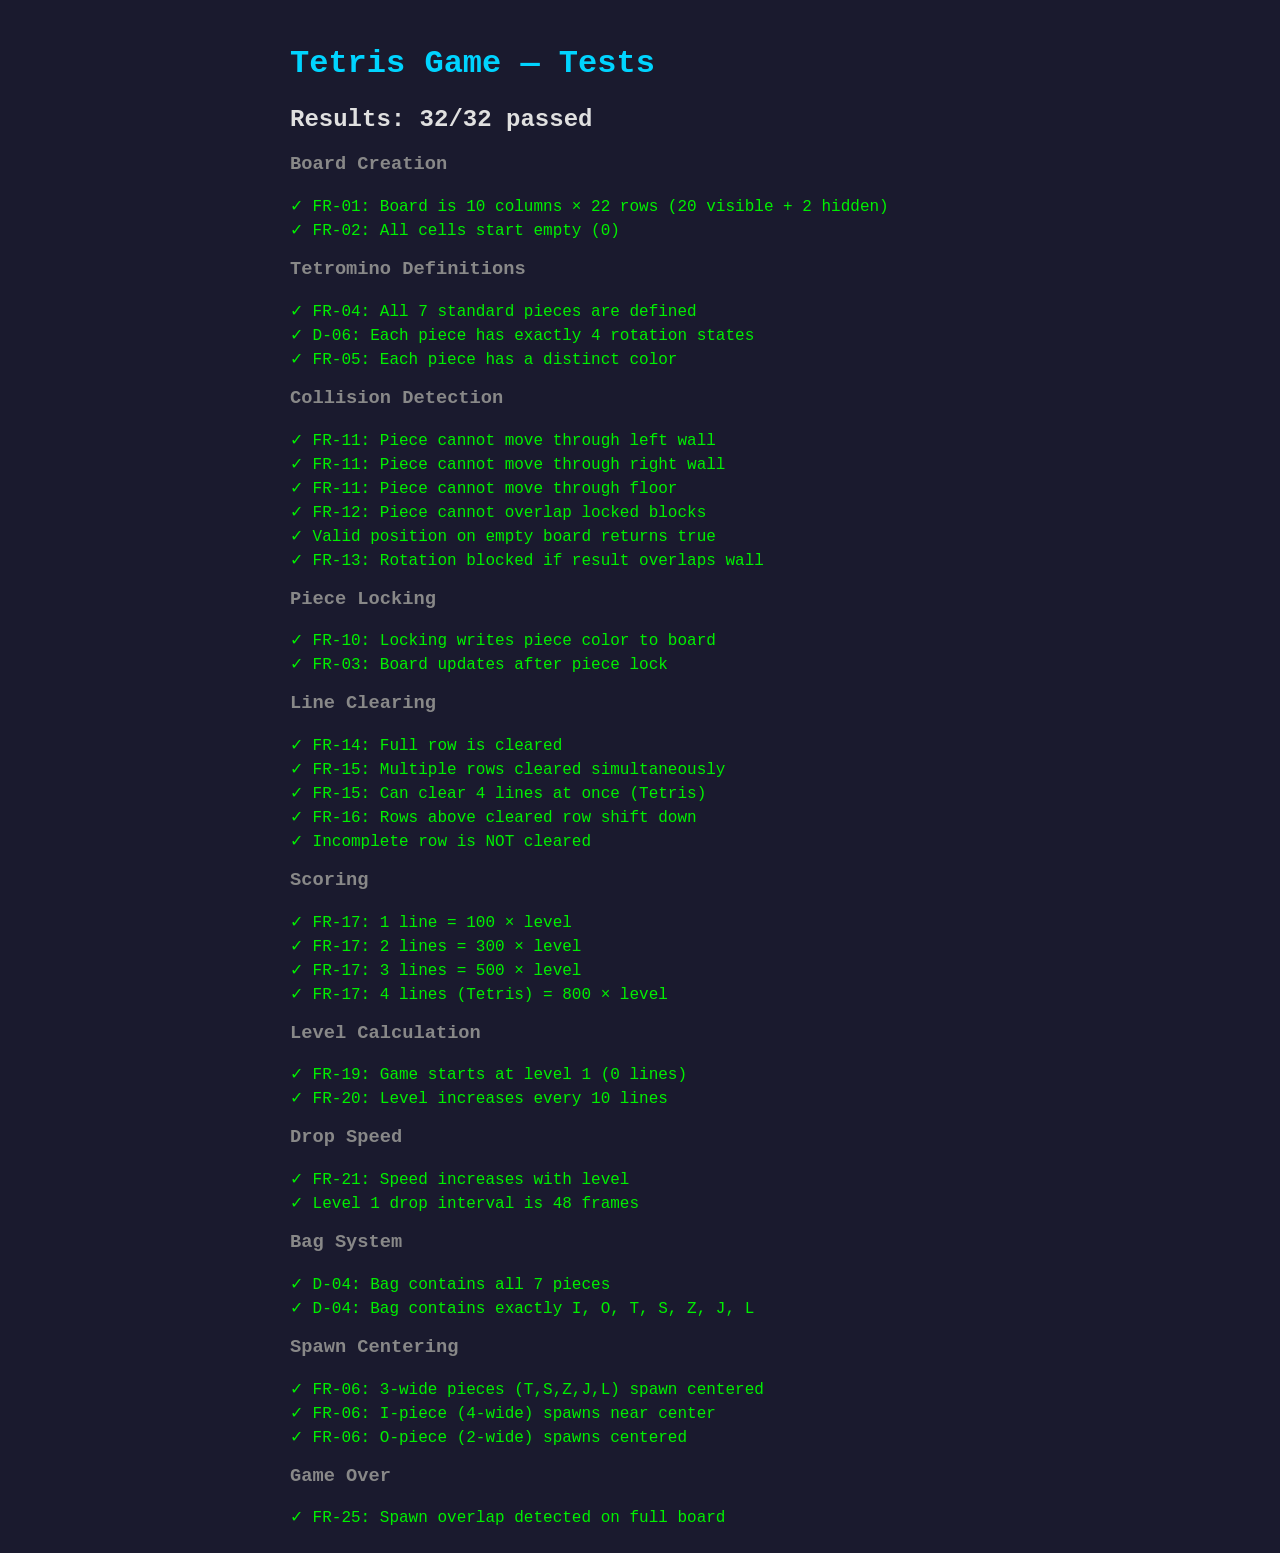
==== tests/tests.html @ 0866f500 "v1: Complete playable Tetris with tests and code review fixes Core gameplay: 7 tetrominoes, movement" ====
<!DOCTYPE html>
<html lang="en">
<head>
    <meta charset="UTF-8">
    <meta name="viewport" content="width=device-width, initial-scale=1.0">
    <title>Tetris — Tests</title>
    <style>
        body {
            font-family: 'Courier New', monospace;
            background: #1a1a2e;
            color: #e0e0e0;
            padding: 24px;
            max-width: 700px;
            margin: 0 auto;
        }
        h1 { color: #00d4ff; }
        h2 { margin-top: 24px; }
        h3 { color: #888; margin-top: 16px; }
        .pass { color: #00f000; padding: 2px 0; }
        .fail { color: #f00000; padding: 4px 0; }
        .fail small { color: #ff8888; }
    </style>
</head>
<body>
    <h1>Tetris Game — Tests</h1>
    <div id="test-results">Running tests...</div>

    <script src="../src/js/game-logic.js"></script>
    <script src="test-runner.js"></script>
    <script src="game-logic.test.js"></script>
    <script src="smoke.test.js"></script>
</body>
</html>
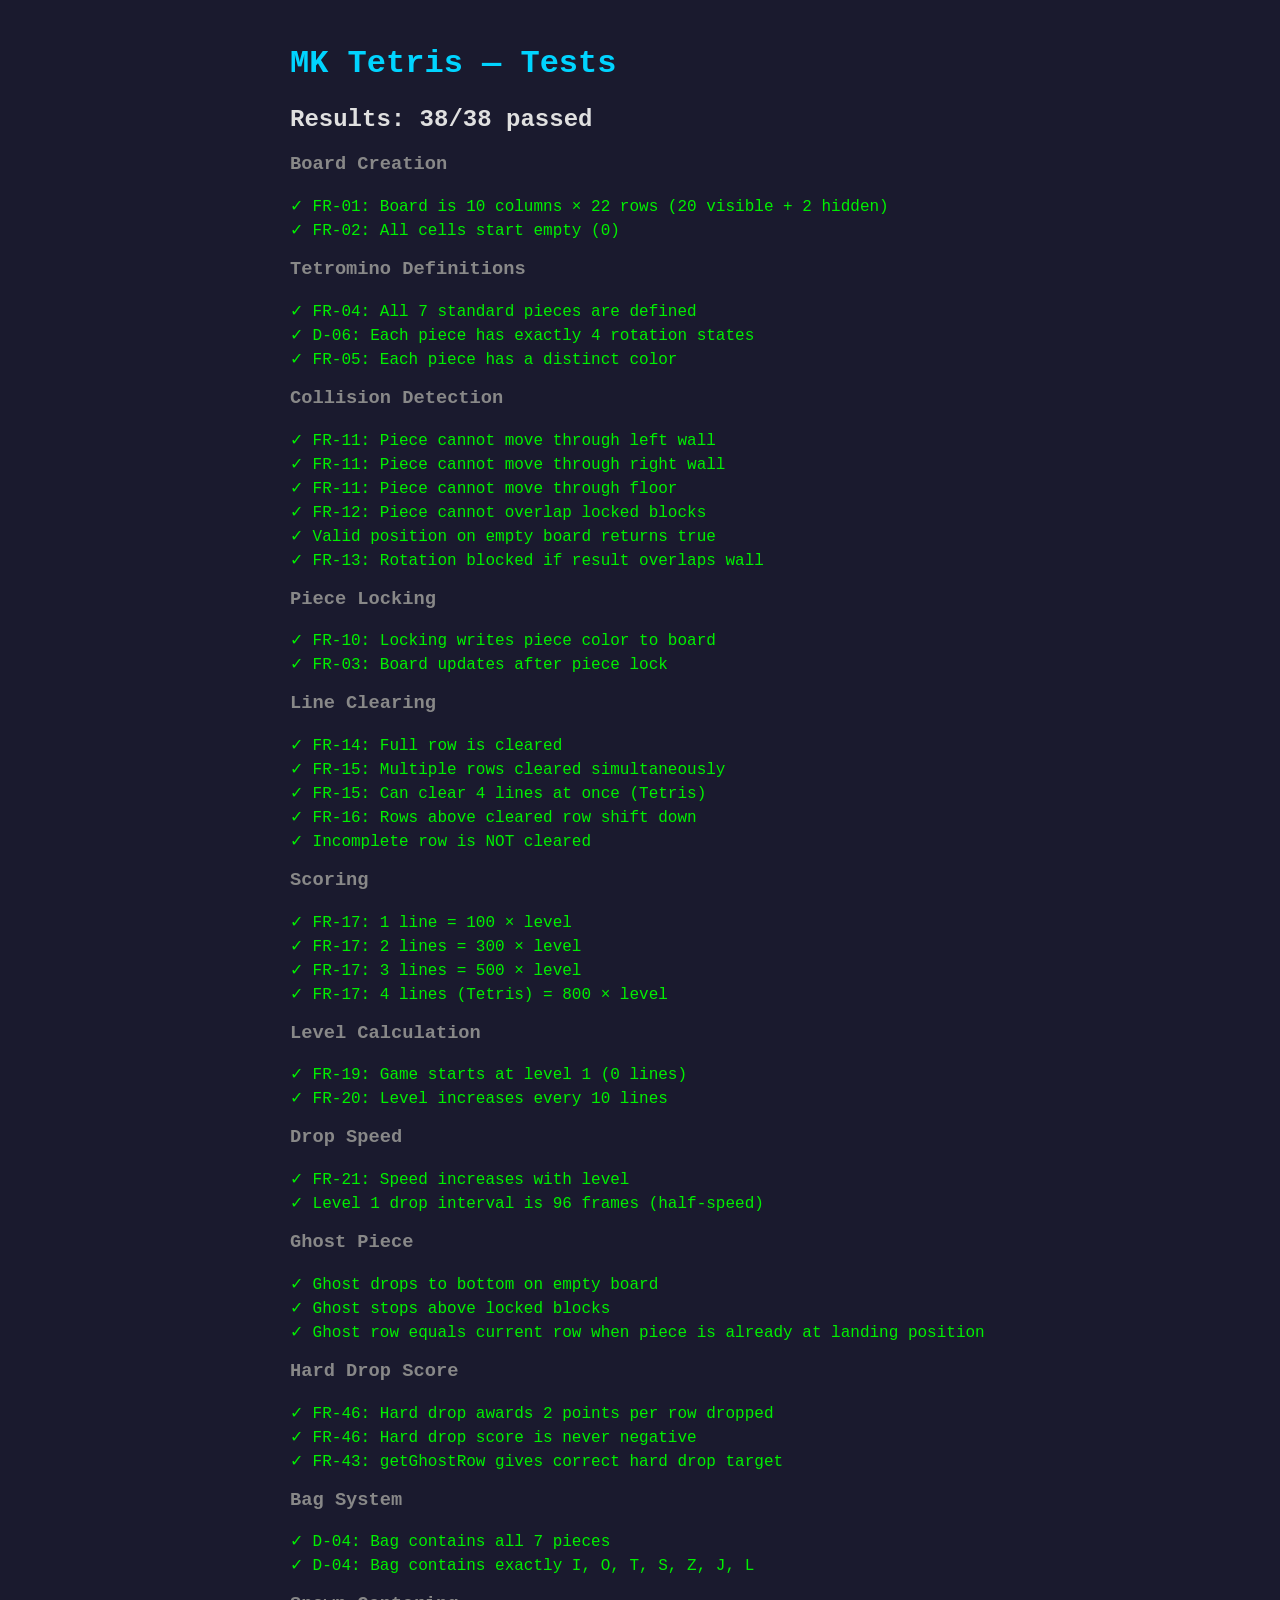
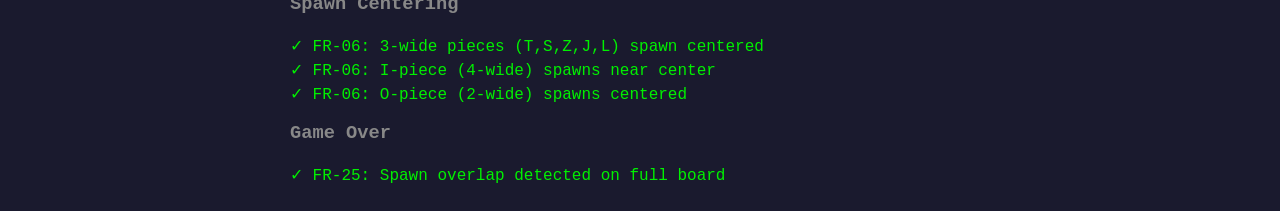
==== commit 155edbb7: "v3: mobile support, hard drop, hold piece, responsive canvas, touch controls - Hard drop (Space key)" ====
--- a/tests/tests.html
+++ b/tests/tests.html
@@ -3,7 +3,7 @@
 <head>
     <meta charset="UTF-8">
     <meta name="viewport" content="width=device-width, initial-scale=1.0">
-    <title>Tetris — Tests</title>
+    <title>MK Tetris — Tests</title>
     <style>
         body {
             font-family: 'Courier New', monospace;
@@ -22,7 +22,7 @@
     </style>
 </head>
 <body>
-    <h1>Tetris Game — Tests</h1>
+    <h1>MK Tetris — Tests</h1>
     <div id="test-results">Running tests...</div>
 
     <script src="../src/js/game-logic.js"></script>
